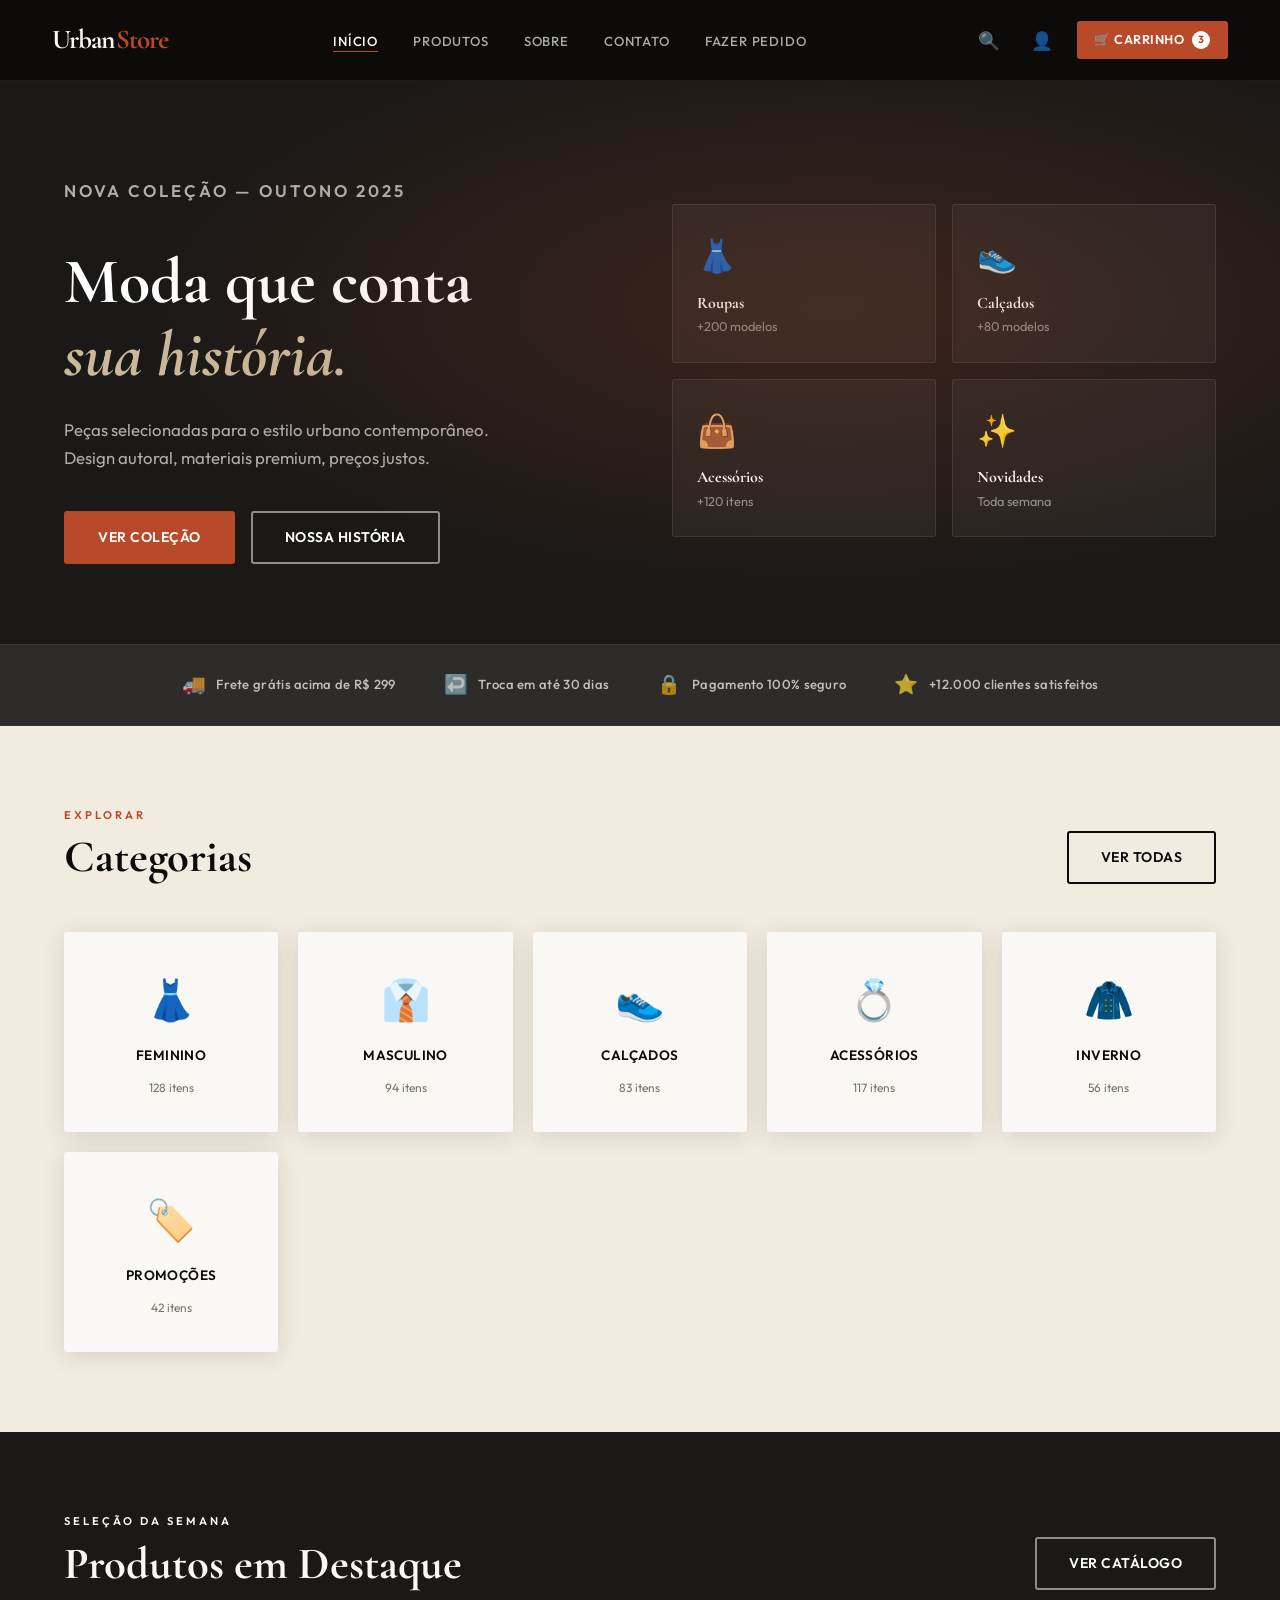
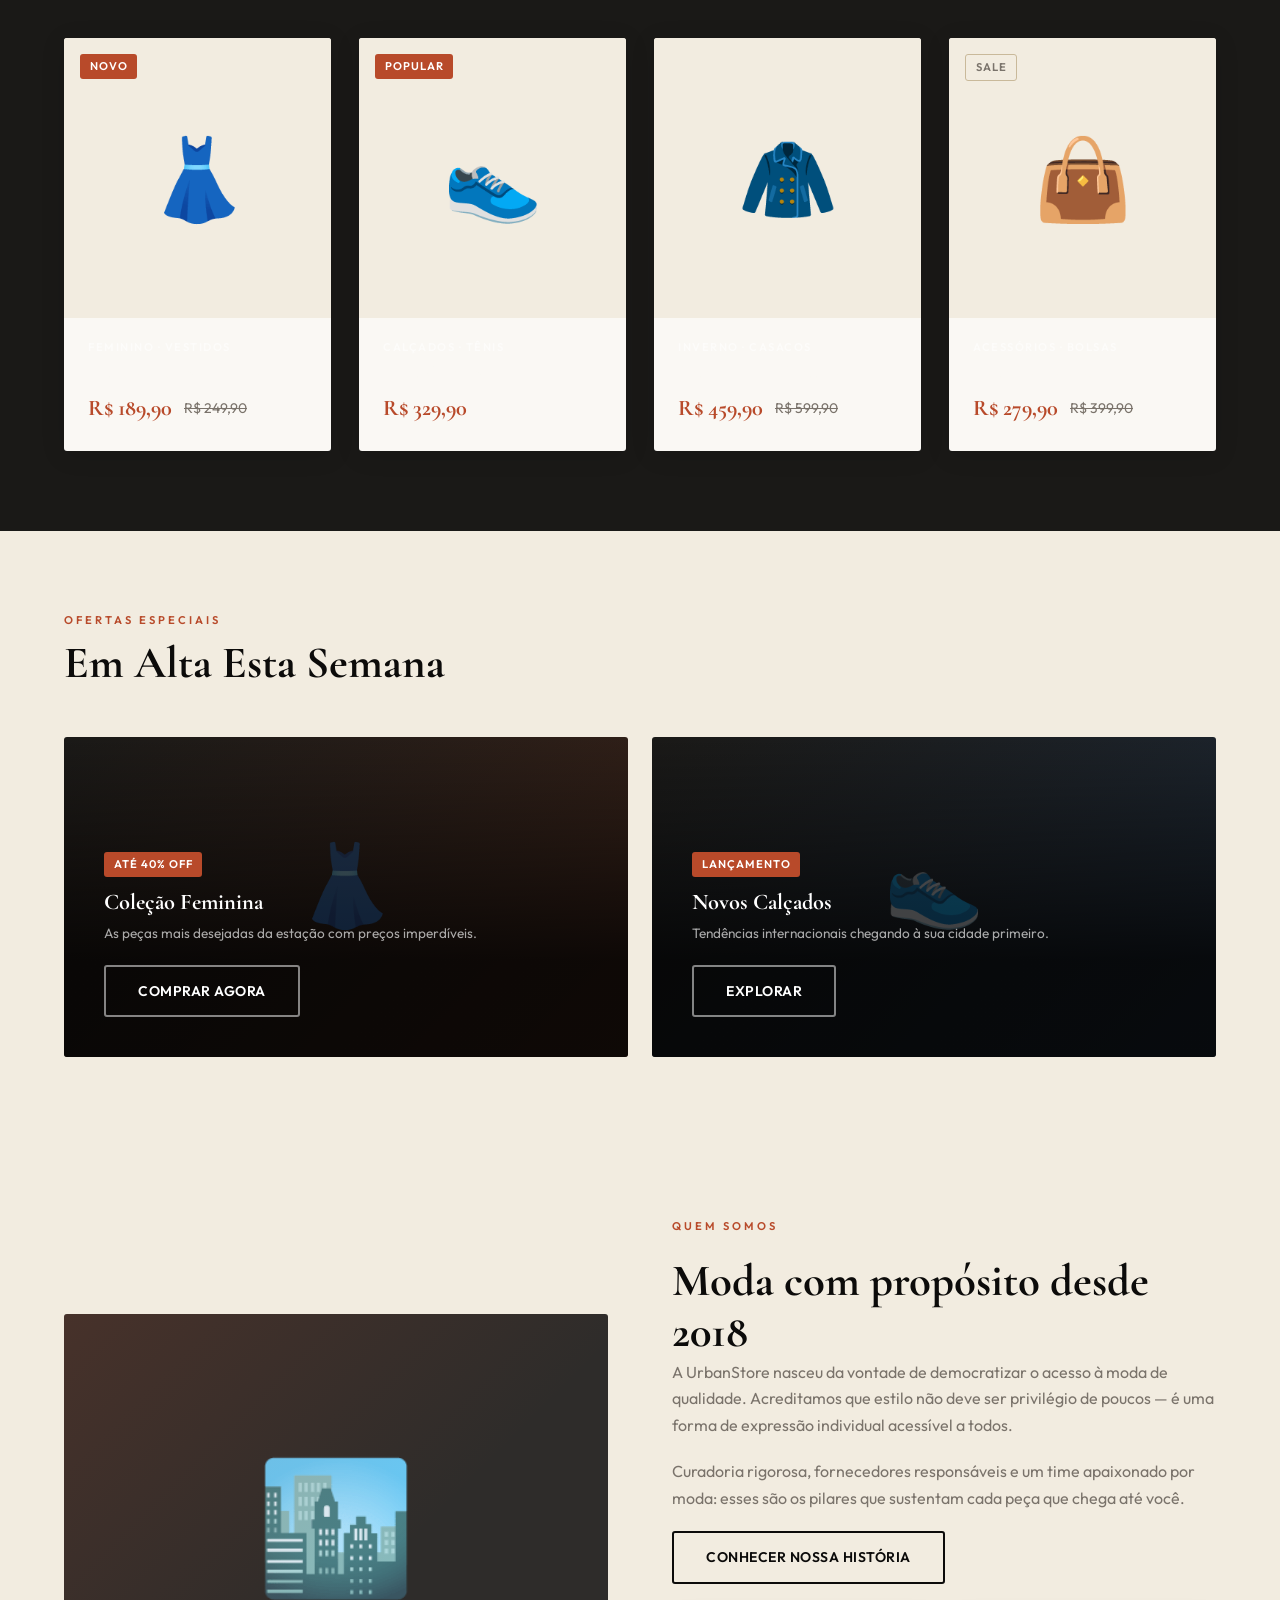
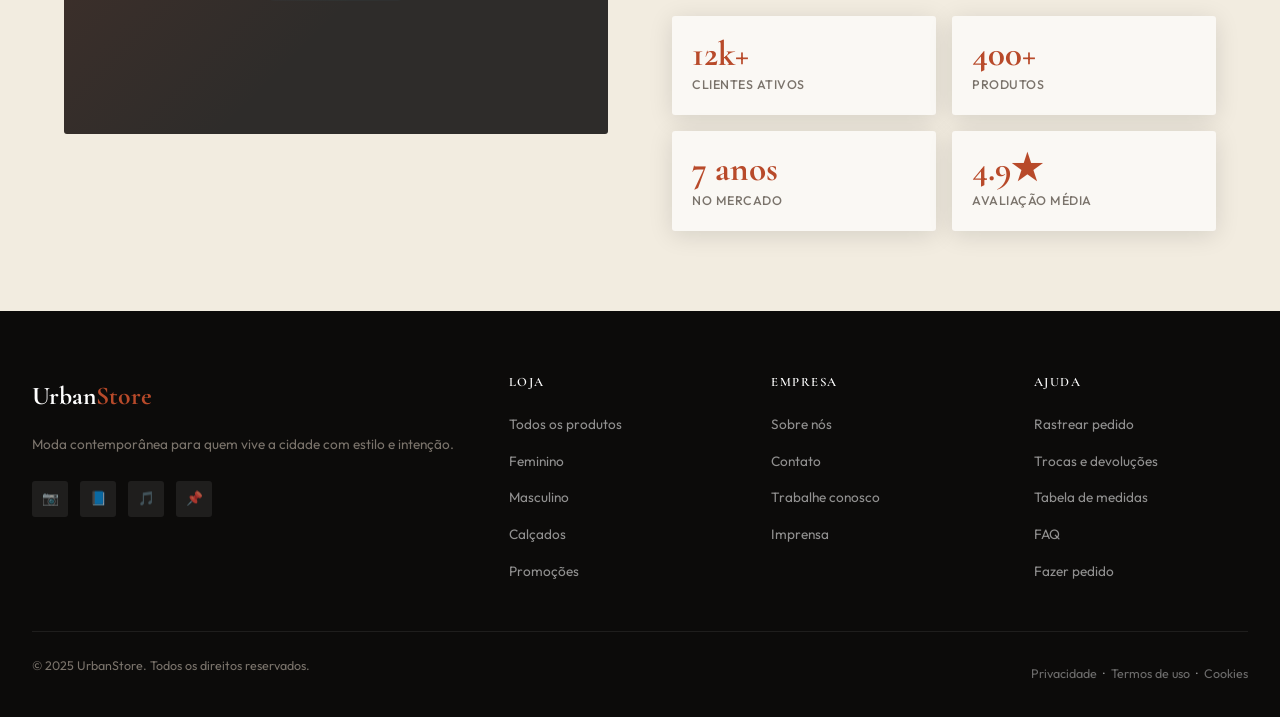
==== index.html @ 5106c8ad "Initial commit" ====
<!DOCTYPE html>
<html lang="pt-BR">
<head>
  <meta charset="UTF-8" />
  <meta name="viewport" content="width=device-width, initial-scale=1.0" />
  <meta name="description" content="UrbanStore — Moda, calçados e acessórios contemporâneos para o estilo urbano moderno." />
  <title>UrbanStore — Moda & Lifestyle</title>
  <link rel="stylesheet" href="css/estilos.css" />
</head>
<body>

  <a href="#conteudo-principal" class="skip-link">Pular para o conteúdo</a>

  <!-- ===== HEADER ===== -->
  <header>
    <div class="header-inner">
      <a href="index.html" class="logo" aria-label="UrbanStore — Página inicial">
        Urban<em>Store</em>
      </a>

      <nav aria-label="Principal">
        <ul>
          <li><a href="index.html" aria-current="page">Início</a></li>
          <li><a href="pages/produtos.html">Produtos</a></li>
          <li><a href="pages/sobre.html">Sobre</a></li>
          <li><a href="pages/contato.html">Contato</a></li>
          <li><a href="pages/pedido.html">Fazer Pedido</a></li>
        </ul>
      </nav>

      <div class="header-acoes">
        <a href="pages/produtos.html" class="icone-btn" aria-label="Pesquisar">🔍</a>
        <a href="pages/contato.html" class="icone-btn" aria-label="Minha conta">👤</a>
        <a href="pages/pedido.html" class="btn-carrinho" aria-label="Carrinho de compras, 3 itens">
          🛒 Carrinho <span class="carrinho-num" aria-label="3 itens">3</span>
        </a>
      </div>
    </div>
  </header>

  <!-- ===== MAIN ===== -->
  <main id="conteudo-principal">

    <!-- HERO -->
    <section class="hero" aria-labelledby="hero-titulo">
      <div class="hero-inner container">
        <div class="hero-conteudo">
          <p class="hero-kicker">Nova Coleção — Outono 2025</p>
          <h1 id="hero-titulo">
            Moda que conta<br />
            <em>sua história.</em>
          </h1>
          <p>
            Peças selecionadas para o estilo urbano contemporâneo.
            Design autoral, materiais premium, preços justos.
          </p>
          <div class="hero-acoes">
            <a href="pages/produtos.html" class="btn btn-primario">Ver Coleção</a>
            <a href="pages/sobre.html"    class="btn btn-outline-branco">Nossa História</a>
          </div>
        </div>

        <div class="hero-visual" aria-hidden="true">
          <div class="hero-cards">
            <div class="hero-card">
              <div class="hero-card-icone">👗</div>
              <h4>Roupas</h4>
              <p>+200 modelos</p>
            </div>
            <div class="hero-card">
              <div class="hero-card-icone">👟</div>
              <h4>Calçados</h4>
              <p>+80 modelos</p>
            </div>
            <div class="hero-card">
              <div class="hero-card-icone">👜</div>
              <h4>Acessórios</h4>
              <p>+120 itens</p>
            </div>
            <div class="hero-card">
              <div class="hero-card-icone">✨</div>
              <h4>Novidades</h4>
              <p>Toda semana</p>
            </div>
          </div>
        </div>
      </div>
    </section>

    <!-- BENEFÍCIOS -->
    <aside class="beneficios" aria-label="Benefícios">
      <ul class="beneficios-lista">
        <li><span aria-hidden="true">🚚</span> Frete grátis acima de R$ 299</li>
        <li><span aria-hidden="true">↩️</span> Troca em até 30 dias</li>
        <li><span aria-hidden="true">🔒</span> Pagamento 100% seguro</li>
        <li><span aria-hidden="true">⭐</span> +12.000 clientes satisfeitos</li>
      </ul>
    </aside>

    <!-- CATEGORIAS -->
    <section class="secao" aria-labelledby="cat-titulo">
      <div class="container">
        <div class="secao-topo">
          <div>
            <p class="secao-label">Explorar</p>
            <h2 id="cat-titulo">Categorias</h2>
          </div>
          <a href="pages/produtos.html" class="btn btn-secundario">Ver todas</a>
        </div>

        <ul class="categorias-lista" aria-label="Categorias de produtos">
          <li>
            <a href="pages/produtos.html?cat=feminino">
              <span class="cat-icone" aria-hidden="true">👗</span>
              <span class="cat-nome">Feminino</span>
              <span class="cat-qtd">128 itens</span>
            </a>
          </li>
          <li>
            <a href="pages/produtos.html?cat=masculino">
              <span class="cat-icone" aria-hidden="true">👔</span>
              <span class="cat-nome">Masculino</span>
              <span class="cat-qtd">94 itens</span>
            </a>
          </li>
          <li>
            <a href="pages/produtos.html?cat=calcados">
              <span class="cat-icone" aria-hidden="true">👟</span>
              <span class="cat-nome">Calçados</span>
              <span class="cat-qtd">83 itens</span>
            </a>
          </li>
          <li>
            <a href="pages/produtos.html?cat=acessorios">
              <span class="cat-icone" aria-hidden="true">💍</span>
              <span class="cat-nome">Acessórios</span>
              <span class="cat-qtd">117 itens</span>
            </a>
          </li>
          <li>
            <a href="pages/produtos.html?cat=inverno">
              <span class="cat-icone" aria-hidden="true">🧥</span>
              <span class="cat-nome">Inverno</span>
              <span class="cat-qtd">56 itens</span>
            </a>
          </li>
          <li>
            <a href="pages/produtos.html?cat=sale">
              <span class="cat-icone" aria-hidden="true">🏷️</span>
              <span class="cat-nome">Promoções</span>
              <span class="cat-qtd">42 itens</span>
            </a>
          </li>
        </ul>
      </div>
    </section>

    <!-- PRODUTOS EM DESTAQUE -->
    <section class="secao secao-bg-escuro" aria-labelledby="dest-titulo">
      <div class="container">
        <div class="secao-topo">
          <div>
            <p class="secao-label">Seleção da semana</p>
            <h2 id="dest-titulo">Produtos em Destaque</h2>
          </div>
          <a href="pages/produtos.html" class="btn btn-outline-branco">Ver catálogo</a>
        </div>

        <ul class="produtos-grid" aria-label="Produtos em destaque">
          <li class="produto-card">
            <div class="produto-imagem" aria-hidden="true">👗
              <span class="produto-badge badge">Novo</span>
            </div>
            <div class="produto-acoes" aria-hidden="true">
              <button>🛒 Adicionar</button>
              <button>♡</button>
            </div>
            <div class="produto-info">
              <p class="produto-categoria">Feminino · Vestidos</p>
              <h3>Vestido Midi Romântico</h3>
              <div class="produto-preco-wrapper">
                <span class="produto-preco">R$ 189,90</span>
                <span class="produto-preco-antigo">R$ 249,90</span>
              </div>
            </div>
          </li>
          <li class="produto-card">
            <div class="produto-imagem" aria-hidden="true">👟
              <span class="produto-badge badge">Popular</span>
            </div>
            <div class="produto-acoes" aria-hidden="true">
              <button>🛒 Adicionar</button>
              <button>♡</button>
            </div>
            <div class="produto-info">
              <p class="produto-categoria">Calçados · Tênis</p>
              <h3>Tênis Urban Runner</h3>
              <div class="produto-preco-wrapper">
                <span class="produto-preco">R$ 329,90</span>
              </div>
            </div>
          </li>
          <li class="produto-card">
            <div class="produto-imagem" aria-hidden="true">🧥</div>
            <div class="produto-acoes" aria-hidden="true">
              <button>🛒 Adicionar</button>
              <button>♡</button>
            </div>
            <div class="produto-info">
              <p class="produto-categoria">Inverno · Casacos</p>
              <h3>Casaco Trench Clássico</h3>
              <div class="produto-preco-wrapper">
                <span class="produto-preco">R$ 459,90</span>
                <span class="produto-preco-antigo">R$ 599,90</span>
              </div>
            </div>
          </li>
          <li class="produto-card">
            <div class="produto-imagem" aria-hidden="true">👜
              <span class="produto-badge badge badge-outline">Sale</span>
            </div>
            <div class="produto-acoes" aria-hidden="true">
              <button>🛒 Adicionar</button>
              <button>♡</button>
            </div>
            <div class="produto-info">
              <p class="produto-categoria">Acessórios · Bolsas</p>
              <h3>Bolsa Couro Moderno</h3>
              <div class="produto-preco-wrapper">
                <span class="produto-preco">R$ 279,90</span>
                <span class="produto-preco-antigo">R$ 399,90</span>
              </div>
            </div>
          </li>
        </ul>
      </div>
    </section>

    <!-- BANNERS PROMOÇÕES -->
    <section class="secao" aria-labelledby="promo-titulo">
      <div class="container">
        <div class="secao-topo">
          <div>
            <p class="secao-label">Ofertas especiais</p>
            <h2 id="promo-titulo">Em Alta Esta Semana</h2>
          </div>
        </div>
        <div class="banner-duplo">
          <article class="banner-item">
            <span class="banner-emoji" aria-hidden="true">👗</span>
            <div class="banner-texto">
              <span class="badge">Até 40% off</span>
              <h3>Coleção Feminina</h3>
              <p>As peças mais desejadas da estação com preços imperdíveis.</p>
              <a href="pages/produtos.html?cat=feminino" class="btn btn-outline-branco">Comprar agora</a>
            </div>
          </article>
          <article class="banner-item">
            <span class="banner-emoji" aria-hidden="true">👟</span>
            <div class="banner-texto">
              <span class="badge">Lançamento</span>
              <h3>Novos Calçados</h3>
              <p>Tendências internacionais chegando à sua cidade primeiro.</p>
              <a href="pages/produtos.html?cat=calcados" class="btn btn-outline-branco">Explorar</a>
            </div>
          </article>
        </div>
      </div>
    </section>

    <!-- SOBRE (resumo) -->
    <section class="secao" aria-labelledby="sobre-titulo">
      <div class="container">
        <div class="sobre-home">
          <div class="sobre-visual" aria-hidden="true">🏙️</div>
          <div class="sobre-texto">
            <p class="secao-label">Quem somos</p>
            <h2 id="sobre-titulo">Moda com propósito desde 2018</h2>
            <p>
              A UrbanStore nasceu da vontade de democratizar o acesso à moda de qualidade.
              Acreditamos que estilo não deve ser privilégio de poucos — é uma forma de
              expressão individual acessível a todos.
            </p>
            <p>
              Curadoria rigorosa, fornecedores responsáveis e um time apaixonado por moda:
              esses são os pilares que sustentam cada peça que chega até você.
            </p>
            <a href="pages/sobre.html" class="btn btn-secundario">Conhecer nossa história</a>

            <div class="sobre-stats" aria-label="Números da UrbanStore">
              <div class="stat">
                <div class="stat-num">12k+</div>
                <div class="stat-desc">Clientes ativos</div>
              </div>
              <div class="stat">
                <div class="stat-num">400+</div>
                <div class="stat-desc">Produtos</div>
              </div>
              <div class="stat">
                <div class="stat-num">7 anos</div>
                <div class="stat-desc">No mercado</div>
              </div>
              <div class="stat">
                <div class="stat-num">4.9★</div>
                <div class="stat-desc">Avaliação média</div>
              </div>
            </div>
          </div>
        </div>
      </div>
    </section>

  </main>

  <!-- ===== FOOTER ===== -->
  <footer>
    <div class="footer-inner">
      <div class="footer-col">
        <div class="footer-logo">Urban<em>Store</em></div>
        <p>Moda contemporânea para quem vive a cidade com estilo e intenção.</p>
        <nav class="footer-social" aria-label="Redes sociais">
          <a href="#" class="social-link" aria-label="Instagram">📷</a>
          <a href="#" class="social-link" aria-label="Facebook">📘</a>
          <a href="#" class="social-link" aria-label="TikTok">🎵</a>
          <a href="#" class="social-link" aria-label="Pinterest">📌</a>
        </nav>
      </div>
      <div class="footer-col">
        <h4>Loja</h4>
        <ul>
          <li><a href="pages/produtos.html">Todos os produtos</a></li>
          <li><a href="pages/produtos.html?cat=feminino">Feminino</a></li>
          <li><a href="pages/produtos.html?cat=masculino">Masculino</a></li>
          <li><a href="pages/produtos.html?cat=calcados">Calçados</a></li>
          <li><a href="pages/produtos.html?cat=sale">Promoções</a></li>
        </ul>
      </div>
      <div class="footer-col">
        <h4>Empresa</h4>
        <ul>
          <li><a href="pages/sobre.html">Sobre nós</a></li>
          <li><a href="pages/contato.html">Contato</a></li>
          <li><a href="#">Trabalhe conosco</a></li>
          <li><a href="#">Imprensa</a></li>
        </ul>
      </div>
      <div class="footer-col">
        <h4>Ajuda</h4>
        <ul>
          <li><a href="#">Rastrear pedido</a></li>
          <li><a href="#">Trocas e devoluções</a></li>
          <li><a href="#">Tabela de medidas</a></li>
          <li><a href="#">FAQ</a></li>
          <li><a href="pages/pedido.html">Fazer pedido</a></li>
        </ul>
      </div>
    </div>
    <div class="footer-bottom">
      <p>© 2025 UrbanStore. Todos os direitos reservados.</p>
      <nav aria-label="Links legais">
        <a href="#">Privacidade</a> &nbsp;·&nbsp;
        <a href="#">Termos de uso</a> &nbsp;·&nbsp;
        <a href="#">Cookies</a>
      </nav>
    </div>
  </footer>

</body>
</html>
---- css/estilos.css ----
/* ============================================================
   UrbanStore — Folha de Estilos Principal
   Tema: Moda & Lifestyle | Estética: Editorial Noir
   ============================================================ */

@import url('https://fonts.googleapis.com/css2?family=Cormorant+Garamond:ital,wght@0,400;0,600;0,700;1,400&family=Outfit:wght@300;400;500;600&display=swap');

/* ── RESET & VARIÁVEIS ── */
*, *::before, *::after {
  box-sizing: border-box;
  margin: 0;
  padding: 0;
}

:root {
  --preto:    #0c0b0a;
  --carvao:   #1a1917;
  --grafite:  #2e2c2a;
  --areia:    #c9b99a;
  --creme:    #f2ece0;
  --branco:   #faf8f4;
  --terracota:#b84a2a;
  --terracota-hover: #d45c34;
  --texto:    #3a3734;
  --texto-leve:#7a736b;

  --ff-titulo: 'Cormorant Garamond', Georgia, serif;
  --ff-corpo:  'Outfit', sans-serif;

  --raio:     3px;
  --sombra:   0 4px 24px rgba(0,0,0,.12);
  --sombra-forte: 0 8px 40px rgba(0,0,0,.22);
  --transicao: .28s cubic-bezier(.4,0,.2,1);

  --largura:  1240px;
  --padding-sec: 5rem 2rem;
}

html { scroll-behavior: smooth; font-size: 16px; }

body {
  font-family: var(--ff-corpo);
  background: var(--creme);
  color: var(--texto);
  line-height: 1.65;
  -webkit-font-smoothing: antialiased;
}

/* ── TIPOGRAFIA GLOBAL ── */
h1, h2, h3, h4 {
  font-family: var(--ff-titulo);
  font-weight: 700;
  line-height: 1.15;
  color: var(--preto);
}

h1 { font-size: clamp(2.4rem, 5vw, 4rem); }
h2 { font-size: clamp(1.8rem, 3.5vw, 2.8rem); }
h3 { font-size: clamp(1.2rem, 2vw, 1.6rem); }
h4 { font-size: 1.1rem; }

p { color: var(--texto-leve); margin-bottom: 1rem; }
a { color: inherit; text-decoration: none; }

img { max-width: 100%; height: auto; display: block; }

/* ── ACESSIBILIDADE ── */
.skip-link {
  position: absolute;
  top: -50px;
  left: 1rem;
  background: var(--terracota);
  color: #fff;
  padding: .6rem 1.2rem;
  border-radius: var(--raio);
  font-size: .85rem;
  font-weight: 500;
  z-index: 999;
  transition: top var(--transicao);
}
.skip-link:focus { top: 1rem; }

/* ── UTILITÁRIOS ── */
.container {
  max-width: var(--largura);
  margin: 0 auto;
  padding: 0 2rem;
}

.badge {
  display: inline-block;
  background: var(--terracota);
  color: #fff;
  font-size: .7rem;
  font-weight: 600;
  letter-spacing: 1px;
  text-transform: uppercase;
  padding: .2rem .6rem;
  border-radius: var(--raio);
}

.badge-outline {
  background: transparent;
  border: 1px solid var(--areia);
  color: var(--texto-leve);
}

/* ── BOTÕES ── */
.btn {
  display: inline-flex;
  align-items: center;
  gap: .5rem;
  font-family: var(--ff-corpo);
  font-size: .875rem;
  font-weight: 600;
  letter-spacing: .5px;
  text-transform: uppercase;
  padding: .8rem 2rem;
  border-radius: var(--raio);
  cursor: pointer;
  border: 2px solid transparent;
  transition: all var(--transicao);
  text-decoration: none;
}

.btn-primario {
  background: var(--terracota);
  color: #fff;
  border-color: var(--terracota);
}
.btn-primario:hover {
  background: var(--terracota-hover);
  border-color: var(--terracota-hover);
  transform: translateY(-2px);
  box-shadow: 0 6px 20px rgba(184,74,42,.35);
}

.btn-secundario {
  background: transparent;
  color: var(--preto);
  border-color: var(--preto);
}
.btn-secundario:hover {
  background: var(--preto);
  color: var(--branco);
  transform: translateY(-2px);
}

.btn-outline-branco {
  background: transparent;
  color: #fff;
  border-color: rgba(255,255,255,.5);
}
.btn-outline-branco:hover {
  background: rgba(255,255,255,.12);
  border-color: #fff;
}

/* ======================================================
   HEADER & NAVEGAÇÃO
   ====================================================== */
header {
  position: sticky;
  top: 0;
  z-index: 200;
  background: var(--preto);
  border-bottom: 1px solid rgba(255,255,255,.07);
}

.header-inner {
  display: flex;
  align-items: center;
  justify-content: space-between;
  padding: 1.1rem 2rem;
  max-width: var(--largura);
  margin: 0 auto;
}

/* Logo */
.logo {
  font-family: var(--ff-titulo);
  font-size: 1.7rem;
  font-weight: 700;
  color: var(--branco);
  letter-spacing: -1px;
  display: flex;
  align-items: baseline;
  gap: .1rem;
}
.logo em {
  color: var(--terracota);
  font-style: normal;
}

/* Nav principal */
nav[aria-label="Principal"] ul {
  list-style: none;
  display: flex;
  gap: 2.2rem;
}

nav[aria-label="Principal"] a {
  color: rgba(255,255,255,.65);
  font-size: .82rem;
  font-weight: 500;
  letter-spacing: .8px;
  text-transform: uppercase;
  position: relative;
  padding-bottom: 3px;
  transition: color var(--transicao);
}
nav[aria-label="Principal"] a::after {
  content: '';
  position: absolute;
  bottom: 0; left: 0;
  width: 0; height: 1px;
  background: var(--terracota);
  transition: width var(--transicao);
}
nav[aria-label="Principal"] a:hover,
nav[aria-label="Principal"] a[aria-current="page"] {
  color: #fff;
}
nav[aria-label="Principal"] a:hover::after,
nav[aria-label="Principal"] a[aria-current="page"]::after {
  width: 100%;
}

/* Ações header */
.header-acoes {
  display: flex;
  align-items: center;
  gap: 1.1rem;
}

.icone-btn {
  background: none;
  border: none;
  cursor: pointer;
  color: rgba(255,255,255,.65);
  font-size: 1.1rem;
  padding: .4rem;
  border-radius: var(--raio);
  transition: color var(--transicao), background var(--transicao);
  text-decoration: none;
  display: inline-flex;
  align-items: center;
  justify-content: center;
}
.icone-btn:hover { color: #fff; background: rgba(255,255,255,.08); }

.btn-carrinho {
  background: var(--terracota);
  color: #fff;
  border: none;
  padding: .55rem 1.1rem;
  border-radius: var(--raio);
  font-family: var(--ff-corpo);
  font-size: .8rem;
  font-weight: 600;
  letter-spacing: .5px;
  text-transform: uppercase;
  cursor: pointer;
  display: flex;
  align-items: center;
  gap: .5rem;
  text-decoration: none;
  transition: background var(--transicao), transform var(--transicao);
}
.btn-carrinho:hover {
  background: var(--terracota-hover);
  transform: translateY(-1px);
}
.carrinho-num {
  background: #fff;
  color: var(--terracota);
  border-radius: 50%;
  width: 18px; height: 18px;
  font-size: .65rem;
  font-weight: 700;
  display: inline-flex;
  align-items: center;
  justify-content: center;
}

/* ======================================================
   HERO (homepage)
   ====================================================== */
.hero {
  background: var(--carvao);
  color: #fff;
  padding: 6rem 2rem 5rem;
  position: relative;
  overflow: hidden;
}
.hero::before {
  content: '';
  position: absolute;
  inset: 0;
  background: radial-gradient(ellipse at 65% 40%, rgba(184,74,42,.22) 0%, transparent 60%);
  pointer-events: none;
}
.hero-inner {
  max-width: var(--largura);
  margin: 0 auto;
  display: grid;
  grid-template-columns: 1fr 1fr;
  align-items: center;
  gap: 4rem;
}
.hero-kicker {
  font-size: .75rem;
  font-weight: 600;
  letter-spacing: 3px;
  text-transform: uppercase;
  color: var(--terracota);
  margin-bottom: 1.25rem;
}
.hero h1 {
  color: #fff;
  margin-bottom: 1.5rem;
}
.hero h1 em {
  color: var(--areia);
  font-style: italic;
}
.hero p {
  color: rgba(255,255,255,.65);
  font-size: 1.05rem;
  margin-bottom: 2.5rem;
  max-width: 440px;
}
.hero-acoes {
  display: flex;
  gap: 1rem;
  flex-wrap: wrap;
}
.hero-visual {
  display: flex;
  flex-direction: column;
  gap: 1.5rem;
}
.hero-cards {
  display: grid;
  grid-template-columns: 1fr 1fr;
  gap: 1rem;
}
.hero-card {
  background: rgba(255,255,255,.05);
  border: 1px solid rgba(255,255,255,.09);
  border-radius: var(--raio);
  padding: 1.5rem;
  transition: background var(--transicao), border-color var(--transicao);
}
.hero-card:hover {
  background: rgba(255,255,255,.09);
  border-color: rgba(255,255,255,.18);
}
.hero-card-icone {
  font-size: 2rem;
  margin-bottom: .75rem;
}
.hero-card h4 { color: #fff; font-size: 1rem; margin-bottom: .25rem; }
.hero-card p  { color: rgba(255,255,255,.5); font-size: .8rem; margin: 0; }

/* ── BARRA BENEFÍCIOS ── */
.beneficios {
  background: var(--grafite);
  padding: 1.5rem 2rem;
  border-top: 1px solid rgba(255,255,255,.05);
  border-bottom: 1px solid rgba(255,255,255,.05);
}
.beneficios-lista {
  max-width: var(--largura);
  margin: 0 auto;
  list-style: none;
  display: flex;
  justify-content: center;
  gap: 3rem;
  flex-wrap: wrap;
}
.beneficios-lista li {
  display: flex;
  align-items: center;
  gap: .65rem;
  color: rgba(255,255,255,.7);
  font-size: .82rem;
  font-weight: 500;
  letter-spacing: .3px;
}
.beneficios-lista li span:first-child { font-size: 1.2rem; }

/* ── SEÇÃO GENÉRICA ── */
.secao { padding: var(--padding-sec); }
.secao-topo {
  display: flex;
  align-items: flex-end;
  justify-content: space-between;
  margin-bottom: 3rem;
  gap: 1rem;
}
.secao-label {
  font-size: .7rem;
  font-weight: 600;
  letter-spacing: 3px;
  text-transform: uppercase;
  color: var(--terracota);
  margin-bottom: .5rem;
}
.secao-topo h2 { margin: 0; }
.secao-bg-escuro {
  background: var(--carvao);
}
.secao-bg-escuro h2,
.secao-bg-escuro h3,
.secao-bg-escuro .secao-label { color: var(--branco); }
.secao-bg-escuro p { color: rgba(255,255,255,.55); }

/* ── GRID DE PRODUTOS ── */
.produtos-grid {
  display: grid;
  grid-template-columns: repeat(auto-fill, minmax(260px, 1fr));
  gap: 1.75rem;
}

.produto-card {
  background: var(--branco);
  border-radius: var(--raio);
  overflow: hidden;
  box-shadow: var(--sombra);
  transition: transform var(--transicao), box-shadow var(--transicao);
  position: relative;
}
.produto-card:hover {
  transform: translateY(-4px);
  box-shadow: var(--sombra-forte);
}
.produto-card:hover .produto-acoes { opacity: 1; transform: translateY(0); }

.produto-imagem {
  background: var(--creme);
  height: 280px;
  display: flex;
  align-items: center;
  justify-content: center;
  font-size: 5rem;
  position: relative;
  overflow: hidden;
}
.produto-badge {
  position: absolute;
  top: 1rem; left: 1rem;
}

.produto-acoes {
  position: absolute;
  bottom: 280px;
  left: 0; right: 0;
  padding: 1rem;
  display: flex;
  justify-content: center;
  gap: .75rem;
  opacity: 0;
  transform: translateY(8px);
  transition: opacity var(--transicao), transform var(--transicao);
}
.produto-acoes button {
  background: var(--preto);
  color: #fff;
  border: none;
  padding: .6rem 1rem;
  border-radius: var(--raio);
  font-family: var(--ff-corpo);
  font-size: .78rem;
  font-weight: 600;
  letter-spacing: .4px;
  text-transform: uppercase;
  cursor: pointer;
  transition: background var(--transicao);
}
.produto-acoes button:hover { background: var(--terracota); }

.produto-info {
  padding: 1.25rem 1.5rem 1.5rem;
}
.produto-categoria {
  font-size: .7rem;
  font-weight: 600;
  letter-spacing: 1.5px;
  text-transform: uppercase;
  color: var(--texto-leve);
  margin-bottom: .35rem;
}
.produto-info h3 {
  font-size: 1.1rem;
  margin-bottom: .5rem;
}
.produto-preco-wrapper {
  display: flex;
  align-items: center;
  gap: .75rem;
}
.produto-preco {
  font-family: var(--ff-titulo);
  font-size: 1.4rem;
  font-weight: 700;
  color: var(--terracota);
}
.produto-preco-antigo {
  font-size: .875rem;
  color: var(--texto-leve);
  text-decoration: line-through;
}

/* ── TABELA CATÁLOGO ── */
.tabela-wrapper {
  overflow-x: auto;
  border-radius: var(--raio);
  box-shadow: var(--sombra);
}

table {
  width: 100%;
  border-collapse: collapse;
  background: var(--branco);
  font-size: .9rem;
}

thead {
  background: var(--preto);
  color: #fff;
}

thead th {
  padding: 1rem 1.25rem;
  text-align: left;
  font-weight: 600;
  font-size: .78rem;
  letter-spacing: 1px;
  text-transform: uppercase;
  white-space: nowrap;
}

tbody tr {
  border-bottom: 1px solid rgba(0,0,0,.06);
  transition: background var(--transicao);
}
tbody tr:last-child { border-bottom: none; }
tbody tr:hover { background: rgba(201,185,154,.15); }

tbody td {
  padding: .95rem 1.25rem;
  vertical-align: middle;
  color: var(--texto);
}

.td-produto {
  font-weight: 600;
  display: flex;
  align-items: center;
  gap: .75rem;
}
.td-produto-icone { font-size: 1.5rem; }

.td-preco {
  font-family: var(--ff-titulo);
  font-size: 1.1rem;
  font-weight: 700;
  color: var(--terracota);
}

.td-cat {
  display: inline-flex;
  align-items: center;
  gap: .4rem;
  background: var(--creme);
  color: var(--texto-leve);
  padding: .25rem .65rem;
  border-radius: 20px;
  font-size: .75rem;
  font-weight: 500;
}

.td-status {
  display: inline-flex;
  align-items: center;
  gap: .35rem;
  font-size: .78rem;
  font-weight: 600;
}
.dot { width: 7px; height: 7px; border-radius: 50%; display: inline-block; }
.dot-verde { background: #22c55e; }
.dot-amarelo { background: #f59e0b; }
.dot-vermelho { background: #ef4444; }

/* ── CATEGORIAS ── */
.categorias-lista {
  list-style: none;
  display: grid;
  grid-template-columns: repeat(auto-fill, minmax(180px, 1fr));
  gap: 1.25rem;
}
.categorias-lista li a {
  display: flex;
  flex-direction: column;
  align-items: center;
  gap: .75rem;
  padding: 2rem 1rem;
  background: var(--branco);
  border: 2px solid transparent;
  border-radius: var(--raio);
  text-align: center;
  transition: border-color var(--transicao), transform var(--transicao), box-shadow var(--transicao);
  box-shadow: var(--sombra);
}
.categorias-lista li a:hover {
  border-color: var(--terracota);
  transform: translateY(-3px);
  box-shadow: var(--sombra-forte);
}
.cat-icone { font-size: 2.5rem; }
.cat-nome {
  font-weight: 600;
  font-size: .85rem;
  letter-spacing: .4px;
  text-transform: uppercase;
  color: var(--preto);
}
.cat-qtd { font-size: .75rem; color: var(--texto-leve); }

/* ── DESTAQUES / BANNER ── */
.banner-duplo {
  display: grid;
  grid-template-columns: 1fr 1fr;
  gap: 1.5rem;
}
.banner-item {
  border-radius: var(--raio);
  overflow: hidden;
  position: relative;
  min-height: 320px;
  display: flex;
  align-items: flex-end;
  padding: 2.5rem;
  background: var(--grafite);
  color: #fff;
}
.banner-item::before {
  content: '';
  position: absolute;
  inset: 0;
  background: linear-gradient(to top, rgba(0,0,0,.75) 30%, transparent 100%);
}
.banner-item:nth-child(1) { background: linear-gradient(135deg, #1a1917 0%, #3a2218 100%); }
.banner-item:nth-child(2) { background: linear-gradient(135deg, #1a1917 0%, #1d2835 100%); }
.banner-emoji {
  position: absolute;
  top: 50%; left: 50%;
  transform: translate(-50%, -60%);
  font-size: 5rem;
  opacity: .25;
}
.banner-texto {
  position: relative;
  z-index: 1;
}
.banner-texto .badge { margin-bottom: .75rem; }
.banner-texto h3 { color: #fff; margin-bottom: .5rem; font-size: 1.4rem; }
.banner-texto p  { color: rgba(255,255,255,.65); font-size: .85rem; margin-bottom: 1.25rem; }

/* ── SEÇÃO SOBRE (index) ── */
.sobre-home {
  display: grid;
  grid-template-columns: 1fr 1fr;
  gap: 4rem;
  align-items: center;
}
.sobre-visual {
  background: var(--grafite);
  border-radius: var(--raio);
  height: 420px;
  display: flex;
  align-items: center;
  justify-content: center;
  font-size: 8rem;
  position: relative;
  overflow: hidden;
}
.sobre-visual::after {
  content: '';
  position: absolute;
  inset: 0;
  background: linear-gradient(135deg, rgba(184,74,42,.18) 0%, transparent 60%);
}
.sobre-texto p { margin-bottom: 1.25rem; }
.sobre-stats {
  display: grid;
  grid-template-columns: 1fr 1fr;
  gap: 1rem;
  margin-top: 2rem;
}
.stat {
  background: var(--branco);
  border-radius: var(--raio);
  padding: 1.25rem;
  box-shadow: var(--sombra);
}
.stat-num {
  font-family: var(--ff-titulo);
  font-size: 2.2rem;
  font-weight: 700;
  color: var(--terracota);
  line-height: 1;
  margin-bottom: .25rem;
}
.stat-desc {
  font-size: .78rem;
  color: var(--texto-leve);
  font-weight: 500;
  text-transform: uppercase;
  letter-spacing: .5px;
}

/* ======================================================
   FOOTER
   ====================================================== */
footer {
  background: var(--preto);
  color: rgba(255,255,255,.6);
  padding: 4rem 2rem 0;
}
.footer-inner {
  max-width: var(--largura);
  margin: 0 auto;
  display: grid;
  grid-template-columns: 2fr 1fr 1fr 1fr;
  gap: 3rem;
  padding-bottom: 3rem;
  border-bottom: 1px solid rgba(255,255,255,.08);
}
.footer-col h4 {
  color: #fff;
  font-size: .8rem;
  font-weight: 600;
  letter-spacing: 1.5px;
  text-transform: uppercase;
  margin-bottom: 1.25rem;
}
.footer-logo {
  font-family: var(--ff-titulo);
  font-size: 1.6rem;
  font-weight: 700;
  color: #fff;
  margin-bottom: 1rem;
}
.footer-logo em { color: var(--terracota); font-style: normal; }
.footer-col p { font-size: .85rem; line-height: 1.7; margin-bottom: 1.5rem; }
.footer-col ul {
  list-style: none;
  display: flex;
  flex-direction: column;
  gap: .65rem;
}
.footer-col ul li a {
  color: rgba(255,255,255,.55);
  font-size: .85rem;
  transition: color var(--transicao);
}
.footer-col ul li a:hover { color: #fff; }
.footer-social {
  display: flex;
  gap: .75rem;
}
.social-link {
  background: rgba(255,255,255,.08);
  color: rgba(255,255,255,.65);
  width: 36px; height: 36px;
  border-radius: var(--raio);
  display: inline-flex;
  align-items: center;
  justify-content: center;
  font-size: .85rem;
  transition: background var(--transicao), color var(--transicao);
  text-decoration: none;
}
.social-link:hover { background: var(--terracota); color: #fff; }

.footer-bottom {
  max-width: var(--largura);
  margin: 0 auto;
  padding: 1.5rem 0;
  display: flex;
  justify-content: space-between;
  align-items: center;
  font-size: .78rem;
  flex-wrap: wrap;
  gap: .5rem;
}
.footer-bottom a { color: rgba(255,255,255,.4); transition: color var(--transicao); }
.footer-bottom a:hover { color: rgba(255,255,255,.8); }

/* ======================================================
   PÁGINA: PRODUTOS / CATÁLOGO
   ====================================================== */
.page-hero {
  background: var(--carvao);
  color: #fff;
  padding: 3.5rem 2rem;
  text-align: center;
}
.page-hero .breadcrumb {
  margin-bottom: 1rem;
  font-size: .8rem;
  color: rgba(255,255,255,.45);
}
.page-hero .breadcrumb a { color: rgba(255,255,255,.55); }
.page-hero .breadcrumb span { color: rgba(255,255,255,.25); margin: 0 .5rem; }
.page-hero h1 { color: #fff; margin-bottom: .75rem; }
.page-hero p  { color: rgba(255,255,255,.6); max-width: 500px; margin: 0 auto; }

.catalogo-layout {
  max-width: var(--largura);
  margin: 0 auto;
  padding: 3rem 2rem;
  display: grid;
  grid-template-columns: 260px 1fr;
  gap: 2.5rem;
  align-items: start;
}

/* Sidebar filtros */
.sidebar {
  position: sticky;
  top: 80px;
}
.filtro-grupo {
  background: var(--branco);
  border-radius: var(--raio);
  padding: 1.5rem;
  margin-bottom: 1.25rem;
  box-shadow: var(--sombra);
}
.filtro-grupo h4 {
  font-size: .78rem;
  font-weight: 600;
  letter-spacing: 1.5px;
  text-transform: uppercase;
  color: var(--texto-leve);
  margin-bottom: 1rem;
  padding-bottom: .75rem;
  border-bottom: 1px solid var(--creme);
}
.filtro-lista {
  list-style: none;
  display: flex;
  flex-direction: column;
  gap: .5rem;
}
.filtro-lista li label {
  display: flex;
  align-items: center;
  gap: .6rem;
  font-size: .88rem;
  cursor: pointer;
  color: var(--texto);
  transition: color var(--transicao);
}
.filtro-lista li label:hover { color: var(--terracota); }
.filtro-lista input[type="checkbox"] {
  accent-color: var(--terracota);
  width: 15px; height: 15px;
}
.filtro-preco {
  display: flex;
  gap: .5rem;
  align-items: center;
  margin-top: .5rem;
}
.filtro-preco input {
  width: 100%;
  padding: .45rem .75rem;
  border: 1px solid var(--areia);
  border-radius: var(--raio);
  font-family: var(--ff-corpo);
  font-size: .85rem;
  background: var(--creme);
  color: var(--texto);
}
.filtro-preco span { color: var(--texto-leve); font-size: .85rem; }

.catalogo-topo {
  display: flex;
  align-items: center;
  justify-content: space-between;
  margin-bottom: 1.75rem;
  gap: 1rem;
  flex-wrap: wrap;
}
.catalogo-qtd { font-size: .85rem; color: var(--texto-leve); }
.catalogo-ordenar select {
  padding: .5rem 1rem;
  border: 1px solid var(--areia);
  border-radius: var(--raio);
  font-family: var(--ff-corpo);
  font-size: .85rem;
  background: var(--branco);
  color: var(--texto);
  cursor: pointer;
}

/* ======================================================
   PÁGINA: SOBRE
   ====================================================== */
.sobre-missao {
  display: grid;
  grid-template-columns: 1fr 1fr;
  gap: 4rem;
  align-items: center;
}
.missao-visual {
  background: var(--carvao);
  border-radius: var(--raio);
  height: 460px;
  display: flex;
  align-items: center;
  justify-content: center;
  font-size: 7rem;
  color: rgba(255,255,255,.15);
  position: relative;
  overflow: hidden;
}
.missao-visual::before {
  content: '';
  position: absolute;
  width: 300px; height: 300px;
  background: radial-gradient(circle, rgba(184,74,42,.35) 0%, transparent 70%);
  top: 50%; left: 50%;
  transform: translate(-50%, -50%);
}

.valores-lista {
  list-style: none;
  display: grid;
  grid-template-columns: 1fr 1fr;
  gap: 1.25rem;
  margin-top: 2.5rem;
}
.valor-item {
  background: var(--branco);
  padding: 1.5rem;
  border-radius: var(--raio);
  border-left: 3px solid var(--terracota);
  box-shadow: var(--sombra);
}
.valor-icone { font-size: 1.6rem; margin-bottom: .75rem; }
.valor-item h4 { margin-bottom: .4rem; }
.valor-item p  { font-size: .82rem; margin: 0; }

.equipe-grid {
  display: grid;
  grid-template-columns: repeat(auto-fill, minmax(220px, 1fr));
  gap: 1.5rem;
}
.membro {
  background: var(--branco);
  border-radius: var(--raio);
  overflow: hidden;
  box-shadow: var(--sombra);
  transition: transform var(--transicao);
}
.membro:hover { transform: translateY(-4px); }
.membro-avatar {
  background: var(--carvao);
  height: 200px;
  display: flex;
  align-items: center;
  justify-content: center;
  font-size: 4rem;
  color: rgba(255,255,255,.2);
}
.membro-info { padding: 1.25rem 1.5rem; }
.membro-nome { font-size: 1rem; margin-bottom: .2rem; }
.membro-cargo { font-size: .78rem; color: var(--terracota); font-weight: 600; text-transform: uppercase; letter-spacing: .5px; }

/* ======================================================
   PÁGINA: CONTATO / PEDIDO
   ====================================================== */
.contato-layout {
  max-width: var(--largura);
  margin: 0 auto;
  padding: 3rem 2rem 5rem;
  display: grid;
  grid-template-columns: 1fr 1.6fr;
  gap: 4rem;
  align-items: start;
}

.contato-info h3 { margin-bottom: 1rem; }
.contato-info p  { margin-bottom: 2rem; }

.info-lista {
  list-style: none;
  display: flex;
  flex-direction: column;
  gap: 1.25rem;
}
.info-item {
  display: flex;
  gap: 1rem;
  align-items: flex-start;
}
.info-icone {
  background: var(--creme);
  width: 44px; height: 44px;
  border-radius: var(--raio);
  display: flex;
  align-items: center;
  justify-content: center;
  font-size: 1.2rem;
  flex-shrink: 0;
}
.info-texto strong { display: block; font-size: .82rem; font-weight: 600; color: var(--preto); text-transform: uppercase; letter-spacing: .5px; margin-bottom: .15rem; }
.info-texto span { font-size: .88rem; color: var(--texto-leve); }

.horarios-tabela {
  width: 100%;
  border-collapse: collapse;
  margin-top: 2rem;
  font-size: .85rem;
}
.horarios-tabela td { padding: .55rem 0; border-bottom: 1px solid var(--creme); color: var(--texto); }
.horarios-tabela td:first-child { font-weight: 600; color: var(--preto); }
.horarios-tabela td:last-child  { text-align: right; color: var(--texto-leve); }
.horarios-tabela tr:last-child td { border-bottom: none; }

/* ── FORMULÁRIO ── */
.form-card {
  background: var(--branco);
  border-radius: var(--raio);
  padding: 2.5rem;
  box-shadow: var(--sombra-forte);
}
.form-card h3 { margin-bottom: .5rem; }
.form-card > p { font-size: .88rem; margin-bottom: 2rem; }

.form-grid {
  display: grid;
  grid-template-columns: 1fr 1fr;
  gap: 1.25rem;
}
.form-grid .campo-completo { grid-column: 1 / -1; }

.campo {
  display: flex;
  flex-direction: column;
  gap: .4rem;
}

label {
  font-size: .8rem;
  font-weight: 600;
  letter-spacing: .4px;
  text-transform: uppercase;
  color: var(--texto);
}
label .obrigatorio { color: var(--terracota); margin-left: 2px; }

input[type="text"],
input[type="email"],
input[type="tel"],
input[type="number"],
input[type="date"],
select,
textarea {
  width: 100%;
  padding: .75rem 1rem;
  border: 1.5px solid var(--areia);
  border-radius: var(--raio);
  font-family: var(--ff-corpo);
  font-size: .9rem;
  color: var(--texto);
  background: var(--creme);
  transition: border-color var(--transicao), box-shadow var(--transicao), background var(--transicao);
  outline: none;
}
input:focus,
select:focus,
textarea:focus {
  border-color: var(--terracota);
  background: var(--branco);
  box-shadow: 0 0 0 3px rgba(184,74,42,.12);
}
input:invalid:not(:placeholder-shown) {
  border-color: #ef4444;
  background: rgba(239,68,68,.04);
}
input:valid:not(:placeholder-shown) {
  border-color: #22c55e;
}

textarea { resize: vertical; min-height: 130px; }
select { cursor: pointer; }

.campo-hint {
  font-size: .72rem;
  color: var(--texto-leve);
  margin-top: .1rem;
}

.form-divisor {
  grid-column: 1 / -1;
  border: none;
  border-top: 1px solid var(--creme);
  margin: .75rem 0;
}

.form-acoes {
  grid-column: 1 / -1;
  display: flex;
  align-items: center;
  justify-content: space-between;
  flex-wrap: wrap;
  gap: 1rem;
  margin-top: .5rem;
}
.form-acoes .aviso {
  font-size: .78rem;
  color: var(--texto-leve);
  display: flex;
  align-items: center;
  gap: .4rem;
}

.checkbox-label {
  display: flex;
  align-items: flex-start;
  gap: .65rem;
  font-size: .85rem;
  color: var(--texto-leve);
  cursor: pointer;
  grid-column: 1 / -1;
  font-weight: 400;
  text-transform: none;
  letter-spacing: 0;
  line-height: 1.5;
}
.checkbox-label input { margin-top: .2rem; accent-color: var(--terracota); flex-shrink: 0; }
.checkbox-label a { color: var(--terracota); text-decoration: underline; }

/* ── MENSAGEM SUCESSO ── */
.msg-sucesso {
  display: none;
  background: #f0fdf4;
  border: 1.5px solid #22c55e;
  border-radius: var(--raio);
  padding: 1.25rem 1.5rem;
  color: #166534;
  font-size: .9rem;
  align-items: center;
  gap: .75rem;
  grid-column: 1 / -1;
}

/* ======================================================
   RESPONSIVO
   ====================================================== */
@media (max-width: 1024px) {
  .hero-inner      { grid-template-columns: 1fr; }
  .hero-visual     { display: none; }
  .sobre-home      { grid-template-columns: 1fr; }
  .sobre-visual    { height: 280px; }
  .footer-inner    { grid-template-columns: 1fr 1fr; }
  .catalogo-layout { grid-template-columns: 1fr; }
  .sidebar         { position: static; }
  .banner-duplo    { grid-template-columns: 1fr; }
  .sobre-missao    { grid-template-columns: 1fr; }
  .contato-layout  { grid-template-columns: 1fr; }
}

@media (max-width: 768px) {
  :root { --padding-sec: 3.5rem 1.25rem; }
  .header-inner { padding: .9rem 1.25rem; }
  nav[aria-label="Principal"] { display: none; }
  .hero { padding: 4rem 1.25rem 3.5rem; }
  .form-grid { grid-template-columns: 1fr; }
  .footer-inner { grid-template-columns: 1fr; gap: 2rem; }
  .secao-topo { flex-direction: column; align-items: flex-start; }
  .banner-item { min-height: 240px; }
  .valores-lista { grid-template-columns: 1fr; }
  .sobre-stats   { grid-template-columns: 1fr 1fr; }
}

@media (max-width: 480px) {
  .hero h1 { font-size: 2.2rem; }
  .beneficios-lista { gap: 1.5rem; }
  .hero-acoes { flex-direction: column; }
  .btn { width: 100%; justify-content: center; }
  .categorias-lista { grid-template-columns: 1fr 1fr; }
}

/* ======================================================
   ADIÇÕES JS — ETAPA 2
   ====================================================== */

/* ── TOAST ── */
#toast-container {
  position: fixed;
  bottom: 2rem;
  right: 2rem;
  z-index: 9999;
  display: flex;
  flex-direction: column;
  gap: .75rem;
  pointer-events: none;
}
.toast {
  background: var(--preto);
  color: #fff;
  padding: .85rem 1.4rem;
  border-radius: var(--raio);
  font-size: .88rem;
  box-shadow: var(--sombra-forte);
  max-width: 320px;
  opacity: 0;
  transform: translateX(20px);
  transition: opacity .3s, transform .3s;
  pointer-events: auto;
  border-left: 3px solid var(--terracota);
}
.toast-sucesso { border-left-color: #22c55e; }
.toast-erro    { border-left-color: #ef4444; }
.toast-visivel { opacity: 1; transform: translateX(0); }

/* ── DRAWER CARRINHO ── */
.overlay {
  position: fixed; inset: 0;
  background: rgba(0,0,0,.55);
  z-index: 300;
  opacity: 0; pointer-events: none;
  transition: opacity var(--transicao);
}
.overlay.visivel { opacity: 1; pointer-events: auto; }

.drawer {
  position: fixed;
  top: 0; right: 0; bottom: 0;
  width: min(420px, 100vw);
  background: var(--branco);
  z-index: 400;
  transform: translateX(100%);
  transition: transform .35s cubic-bezier(.4,0,.2,1);
  display: flex;
  flex-direction: column;
  box-shadow: -8px 0 40px rgba(0,0,0,.2);
}
.drawer.aberto { transform: translateX(0); }

.drawer-header {
  background: var(--preto);
  color: #fff;
  padding: 1.25rem 1.5rem;
  display: flex;
  align-items: center;
  justify-content: space-between;
  flex-shrink: 0;
}
.drawer-header h3 { color: #fff; font-size: 1.1rem; }
.drawer-fechar {
  background: none; border: none;
  color: rgba(255,255,255,.7);
  font-size: 1.3rem; cursor: pointer;
  padding: .25rem; border-radius: var(--raio);
  transition: color var(--transicao);
}
.drawer-fechar:hover { color: #fff; }

.drawer-corpo {
  flex: 1; overflow-y: auto;
  padding: 0;
}

.drawer-vazio {
  display: flex;
  flex-direction: column;
  align-items: center;
  justify-content: center;
  height: 100%;
  gap: 1rem;
  color: var(--texto-leve);
  padding: 3rem;
  text-align: center;
}
.drawer-vazio span { font-size: 3.5rem; }

#carrinho-lista { list-style: none; padding: 1rem 1.5rem; display: flex; flex-direction: column; gap: .75rem; }

.drawer-item {
  display: flex;
  align-items: center;
  gap: .85rem;
  padding: .85rem;
  background: var(--creme);
  border-radius: var(--raio);
  border: 1px solid transparent;
  transition: border-color var(--transicao);
}
.drawer-item:hover { border-color: var(--areia); }
.drawer-item-emoji {
  font-size: 1.8rem;
  background: var(--branco);
  width: 46px; height: 46px;
  border-radius: var(--raio);
  display: flex; align-items: center; justify-content: center;
  flex-shrink: 0;
}
.drawer-item-info { flex: 1; min-width: 0; }
.drawer-item-nome  { font-size: .85rem; font-weight: 600; color: var(--preto); display: block; white-space: nowrap; overflow: hidden; text-overflow: ellipsis; }
.drawer-item-preco { font-size: .82rem; color: var(--terracota); font-weight: 700; font-family: var(--ff-titulo); }
.drawer-item-qtd {
  display: flex; align-items: center; gap: .4rem;
  font-size: .85rem; font-weight: 600;
}
.qtd-btn {
  background: var(--branco); border: 1px solid var(--areia);
  width: 26px; height: 26px; border-radius: var(--raio);
  cursor: pointer; font-size: .9rem; font-weight: 700;
  display: flex; align-items: center; justify-content: center;
  transition: background var(--transicao), border-color var(--transicao);
}
.qtd-btn:hover { background: var(--terracota); color: #fff; border-color: var(--terracota); }
.drawer-remover {
  background: none; border: none;
  color: var(--texto-leve); cursor: pointer;
  font-size: .8rem; padding: .25rem;
  border-radius: var(--raio);
  transition: color var(--transicao), background var(--transicao);
}
.drawer-remover:hover { color: #ef4444; background: rgba(239,68,68,.1); }

.drawer-rodape {
  padding: 1.25rem 1.5rem;
  border-top: 1px solid var(--creme);
  background: var(--branco);
  flex-shrink: 0;
}
.drawer-total {
  display: flex;
  justify-content: space-between;
  align-items: center;
  margin-bottom: 1rem;
  font-weight: 600;
}
.drawer-total-valor {
  font-family: var(--ff-titulo);
  font-size: 1.4rem;
  color: var(--terracota);
}
.drawer-acoes { display: flex; gap: .75rem; }
.drawer-acoes .btn { flex: 1; justify-content: center; }
.btn-limpar {
  background: none; border: none;
  color: var(--texto-leve); font-size: .75rem;
  cursor: pointer; text-align: center;
  margin-top: .6rem; width: 100%;
  transition: color var(--transicao);
}
.btn-limpar:hover { color: #ef4444; }

/* ── BADGE PULSO ── */
@keyframes pulso {
  0%   { transform: scale(1); }
  40%  { transform: scale(1.45); }
  100% { transform: scale(1); }
}
.badge-pulso { animation: pulso .35s ease; }

/* ── BOTÃO VOLTAR AO TOPO ── */
#btn-topo {
  position: fixed;
  bottom: 2rem; left: 2rem;
  background: var(--preto);
  color: #fff;
  border: none;
  width: 44px; height: 44px;
  border-radius: var(--raio);
  cursor: pointer;
  font-size: 1.1rem;
  box-shadow: var(--sombra);
  z-index: 250;
  opacity: 0; pointer-events: none;
  transform: translateY(10px);
  transition: opacity .3s, transform .3s;
}
#btn-topo.visivel { opacity: 1; pointer-events: auto; transform: translateY(0); }
#btn-topo:hover   { background: var(--terracota); }

/* ── MENU MOBILE ── */
#btn-menu-mobile {
  display: none;
  background: none; border: none;
  color: rgba(255,255,255,.7);
  font-size: 1.4rem; cursor: pointer;
  padding: .4rem; border-radius: var(--raio);
}
@media (max-width: 768px) {
  #btn-menu-mobile { display: inline-flex; }
  nav[aria-label="Principal"] {
    position: fixed;
    top: 0; left: 0; right: 0; bottom: 0;
    background: var(--preto);
    z-index: 500;
    flex-direction: column;
    align-items: center;
    justify-content: center;
    gap: 2rem;
    display: none;
  }
  nav[aria-label="Principal"].nav-aberta { display: flex; }
  nav[aria-label="Principal"] ul { flex-direction: column; gap: 1.5rem; }
  nav[aria-label="Principal"] a { font-size: 1.3rem; }
}

/* ── CAMPO BUSCA HEADER ── */
.campo-busca-header {
  background: rgba(255,255,255,.1);
  border: 1px solid rgba(255,255,255,.2);
  border-radius: var(--raio);
  color: #fff;
  font-family: var(--ff-corpo);
  font-size: .85rem;
  padding: .45rem .85rem;
  width: 0; overflow: hidden; opacity: 0;
  transition: width .3s, opacity .3s, padding .3s;
  outline: none;
}
.campo-busca-header.expandido {
  width: 200px; opacity: 1;
}
.campo-busca-header::placeholder { color: rgba(255,255,255,.45); }

/* ── ANIMAÇÃO SCROLL ENTRADA ── */
.animar-entrada {
  opacity: 0;
  transform: translateY(24px);
  transition: opacity .55s ease, transform .55s ease;
}
.animar-entrada.visivel { opacity: 1; transform: translateY(0); }

/* ── FEEDBACK DE FORMULÁRIO ── */
.campo-invalido input,
.campo-invalido select,
.campo-invalido textarea {
  border-color: #ef4444 !important;
  background: rgba(239,68,68,.04) !important;
}
.campo-valido input,
.campo-valido select,
.campo-valido textarea {
  border-color: #22c55e !important;
}
.campo-erro {
  font-size: .73rem;
  color: #ef4444;
  margin-top: .2rem;
  min-height: 1em;
  display: block;
}

/* ── BUSCA DE PRODUTOS ── */
.busca-container {
  position: relative;
  margin-bottom: 1.5rem;
}
.busca-container input {
  width: 100%;
  padding: .75rem 1rem .75rem 2.8rem;
  border: 1.5px solid var(--areia);
  border-radius: var(--raio);
  font-family: var(--ff-corpo);
  font-size: .9rem;
  background: var(--branco);
  transition: border-color var(--transicao), box-shadow var(--transicao);
}
.busca-container input:focus {
  border-color: var(--terracota);
  box-shadow: 0 0 0 3px rgba(184,74,42,.12);
  outline: none;
}
.busca-icone {
  position: absolute;
  left: .9rem; top: 50%;
  transform: translateY(-50%);
  font-size: 1rem;
  pointer-events: none;
}

/* ── PRODUTO ESGOTADO ── */
.produto-imagem.esgotado { opacity: .45; filter: grayscale(.6); }

/* ── TIMER PROMOÇÃO ── */
.timer-wrapper {
  display: inline-flex;
  align-items: center;
  gap: .5rem;
  background: rgba(255,255,255,.1);
  border: 1px solid rgba(255,255,255,.2);
  border-radius: var(--raio);
  padding: .4rem 1rem;
  font-size: .9rem;
  color: rgba(255,255,255,.9);
  margin-top: 1rem;
}
#timer-promo {
  font-family: var(--ff-titulo);
  font-size: 1.2rem;
  font-weight: 700;
  color: var(--areia);
  letter-spacing: 1px;
}

/* ── FILTRO PREÇO SLIDER ── */
.range-wrapper { margin-top: .75rem; }
input[type="range"] {
  -webkit-appearance: none;
  width: 100%;
  height: 4px;
  background: var(--areia);
  border-radius: 2px;
  outline: none;
  cursor: pointer;
}
input[type="range"]::-webkit-slider-thumb {
  -webkit-appearance: none;
  width: 18px; height: 18px;
  border-radius: 50%;
  background: var(--terracota);
  cursor: pointer;
  transition: transform .2s;
}
input[type="range"]::-webkit-slider-thumb:hover { transform: scale(1.2); }
.range-labels {
  display: flex;
  justify-content: space-between;
  font-size: .72rem;
  color: var(--texto-leve);
  margin-top: .4rem;
}
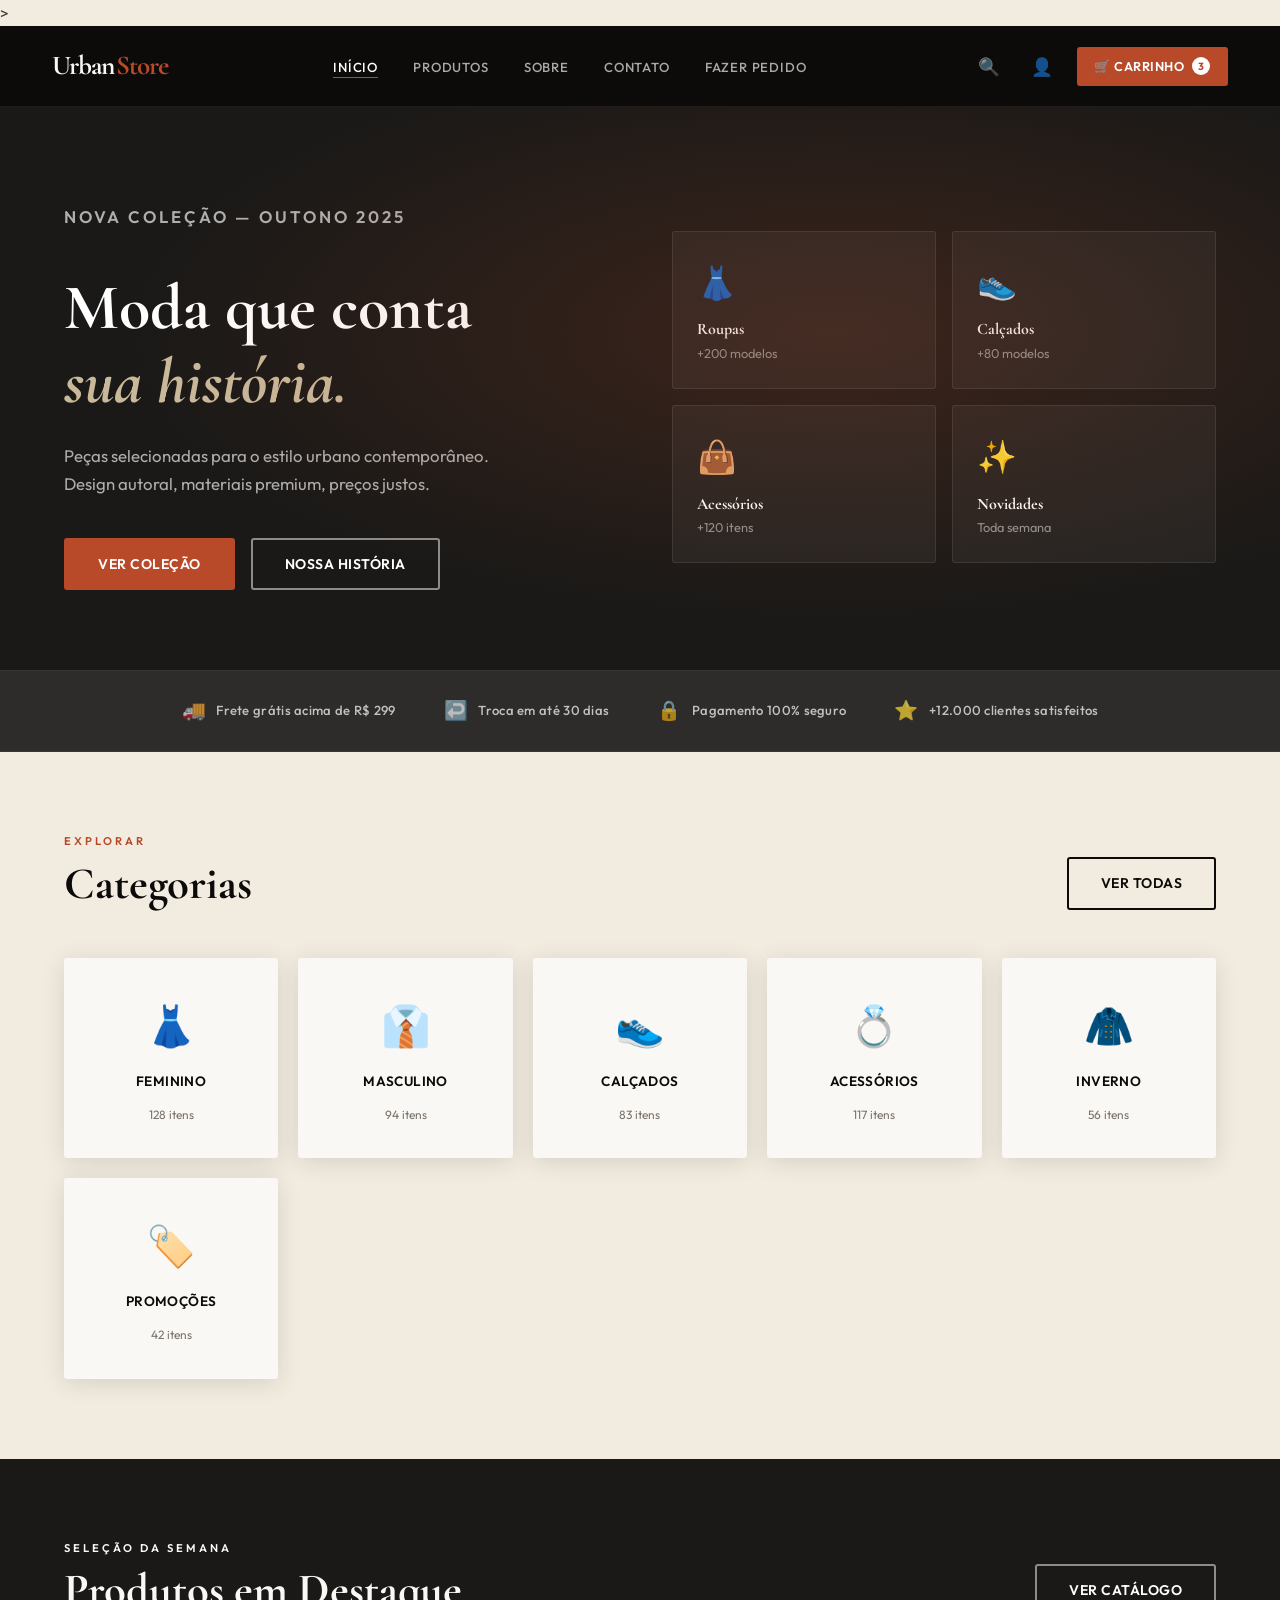
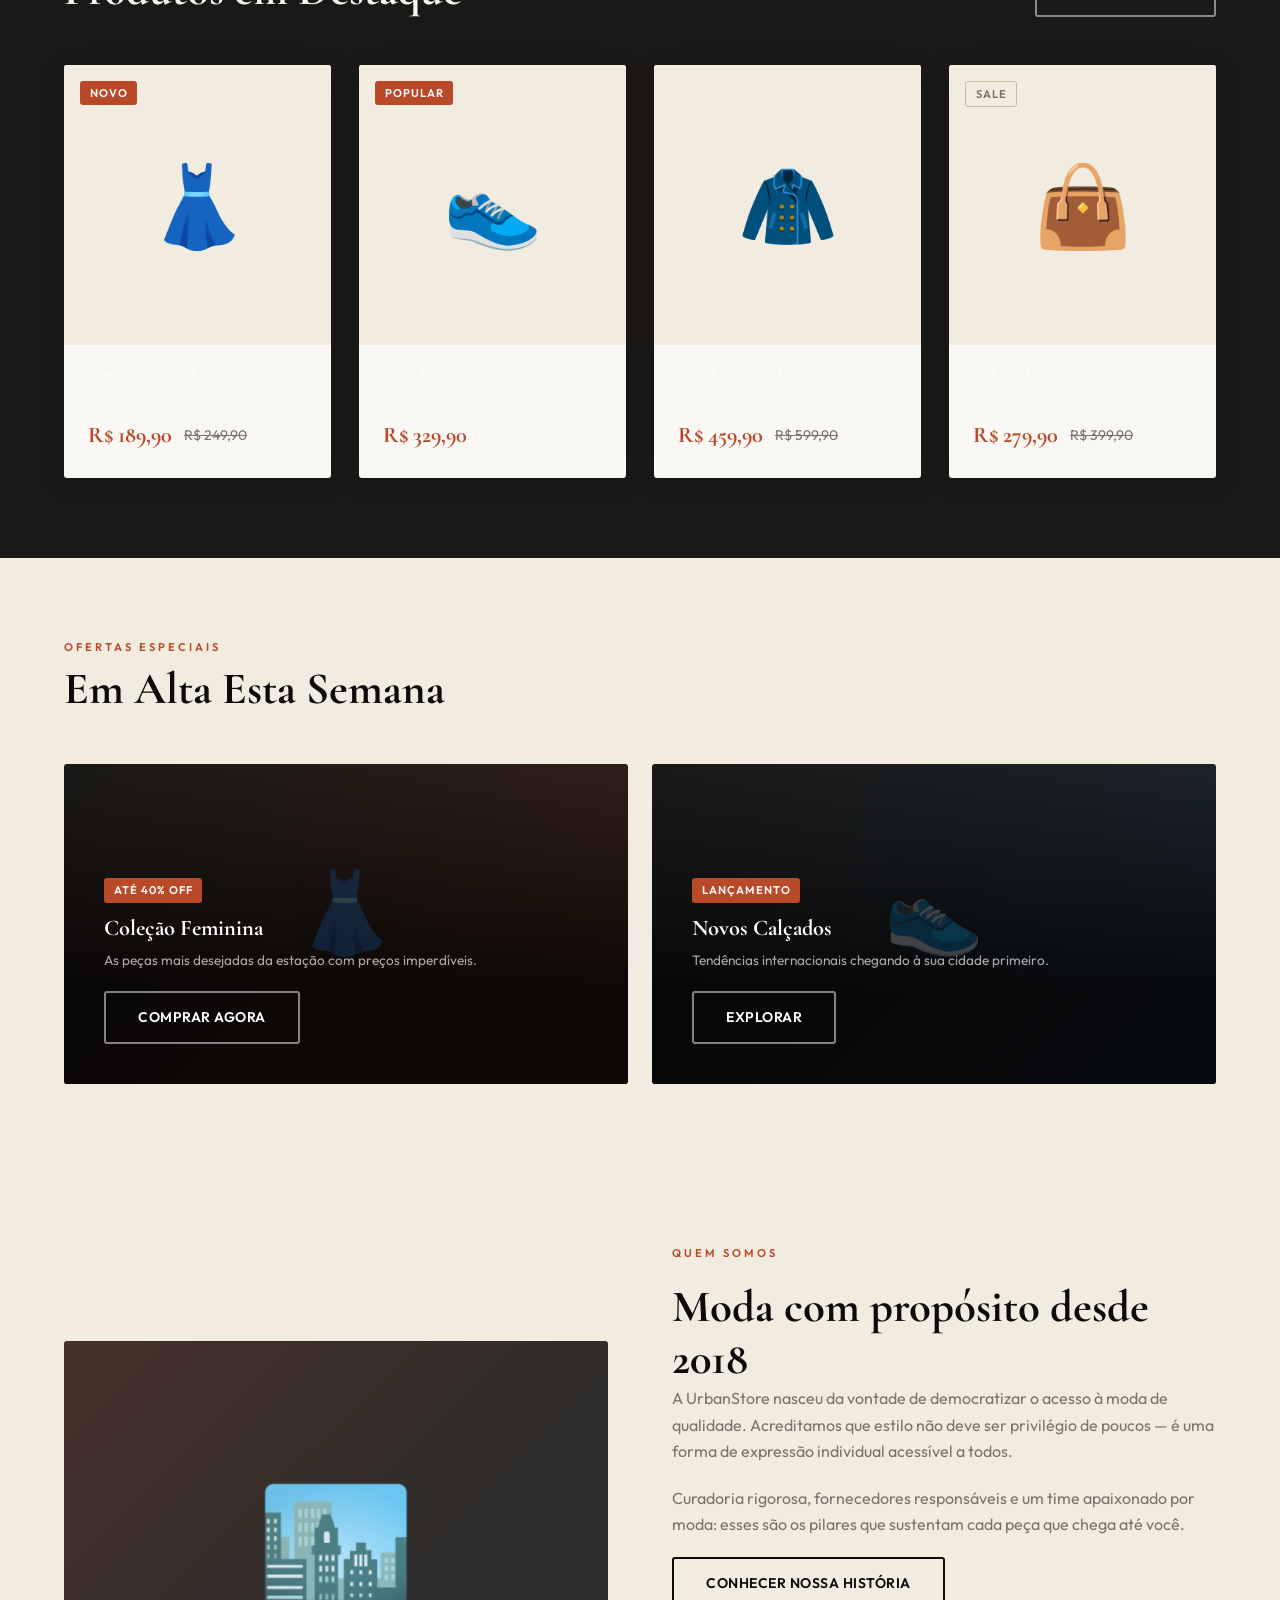
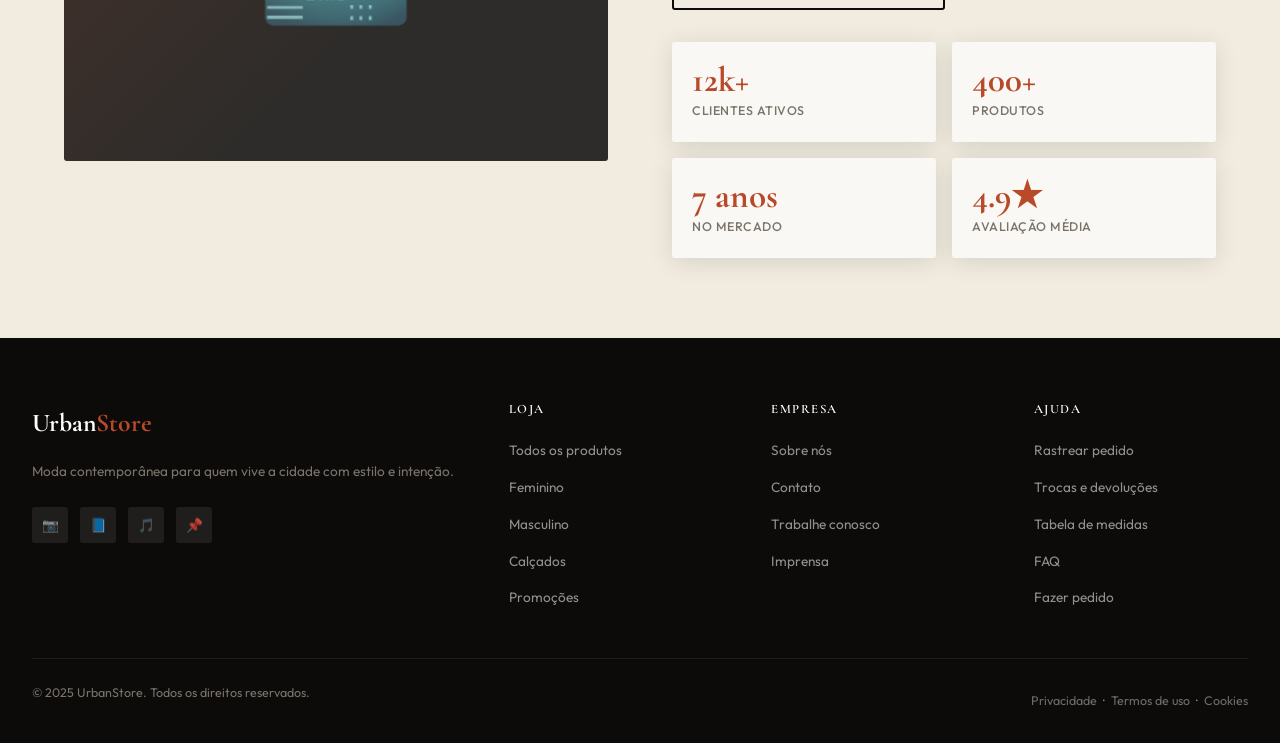
==== commit 54e57e37: "Update index.html" ====
--- a/index.html
+++ b/index.html
@@ -2,7 +2,7 @@
 <html lang="pt-BR">
 <head>
   <meta charset="UTF-8" />
-  <meta name="viewport" content="width=device-width, initial-scale=1.0" />
+    <meta name="viewport" content="width=device-width, initial-scale=1.0" />>
   <meta name="description" content="UrbanStore — Moda, calçados e acessórios contemporâneos para o estilo urbano moderno." />
   <title>UrbanStore — Moda & Lifestyle</title>
   <link rel="stylesheet" href="css/estilos.css" />
